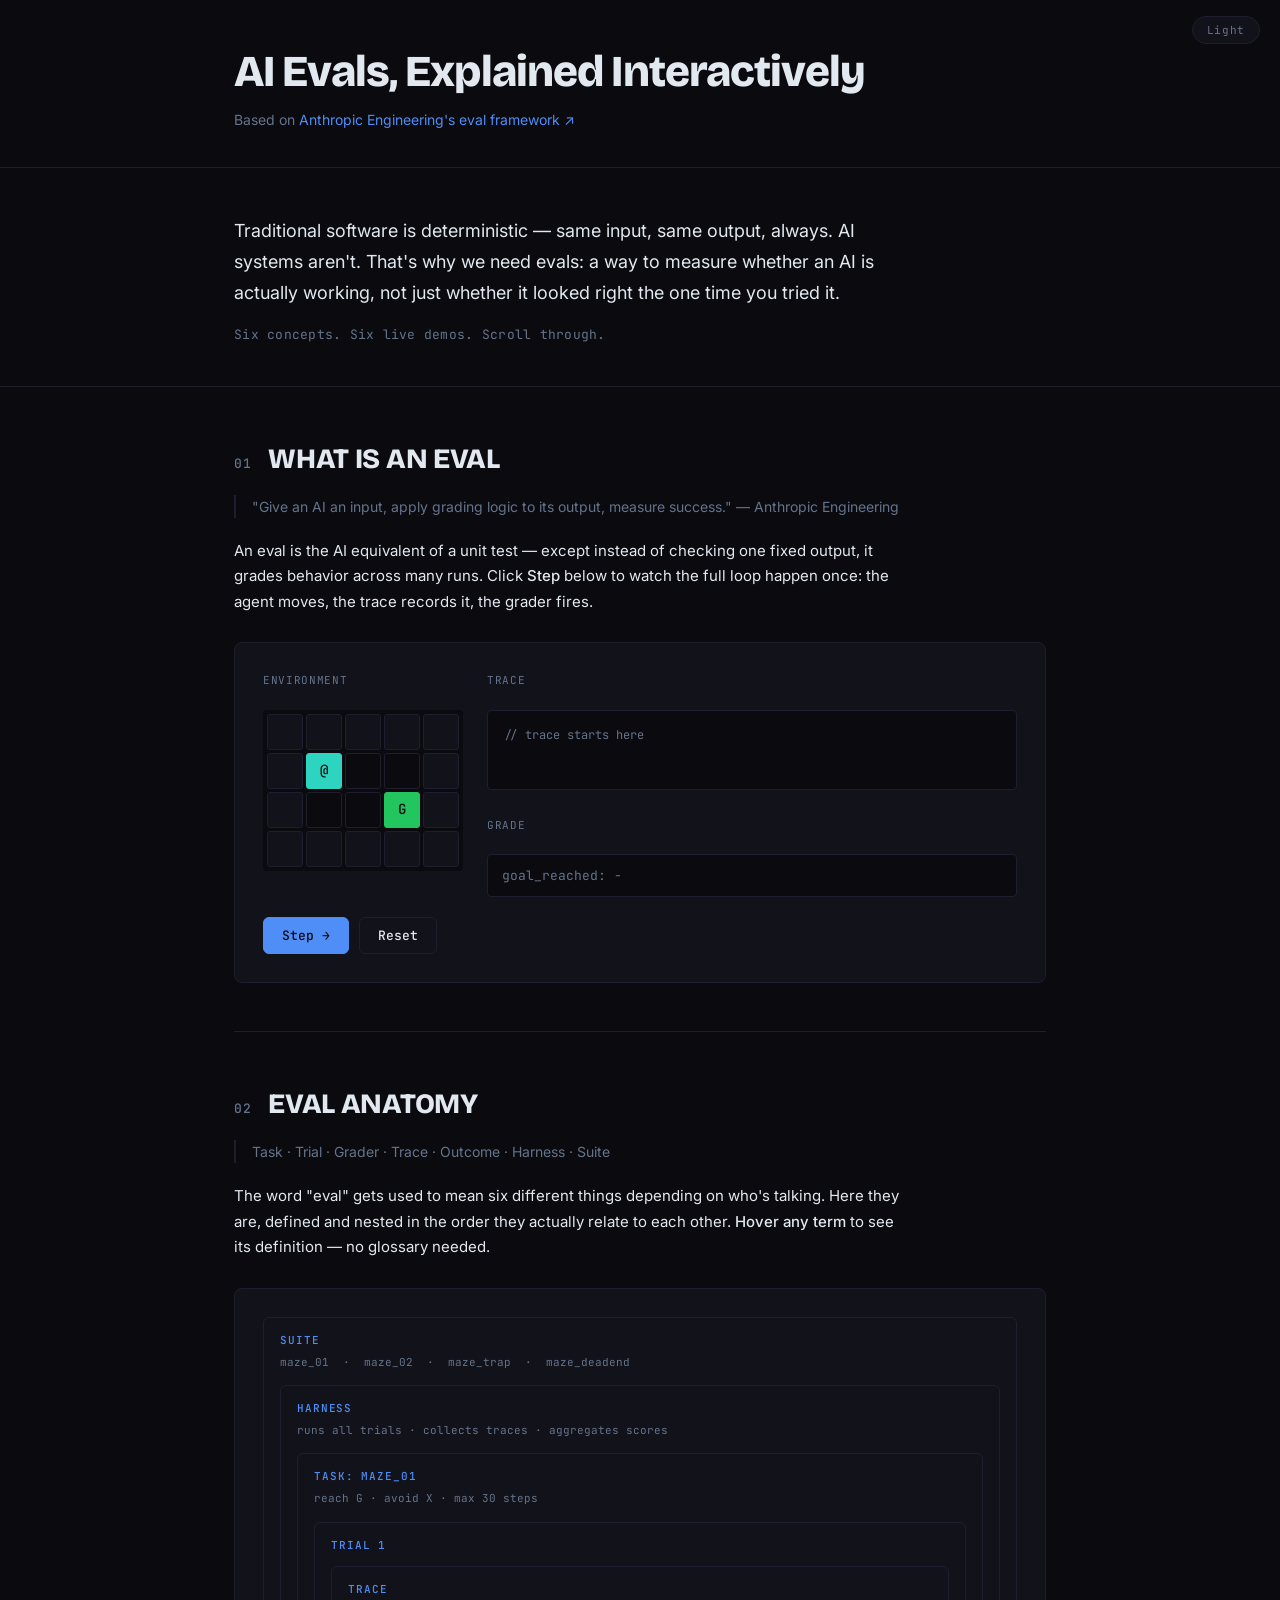
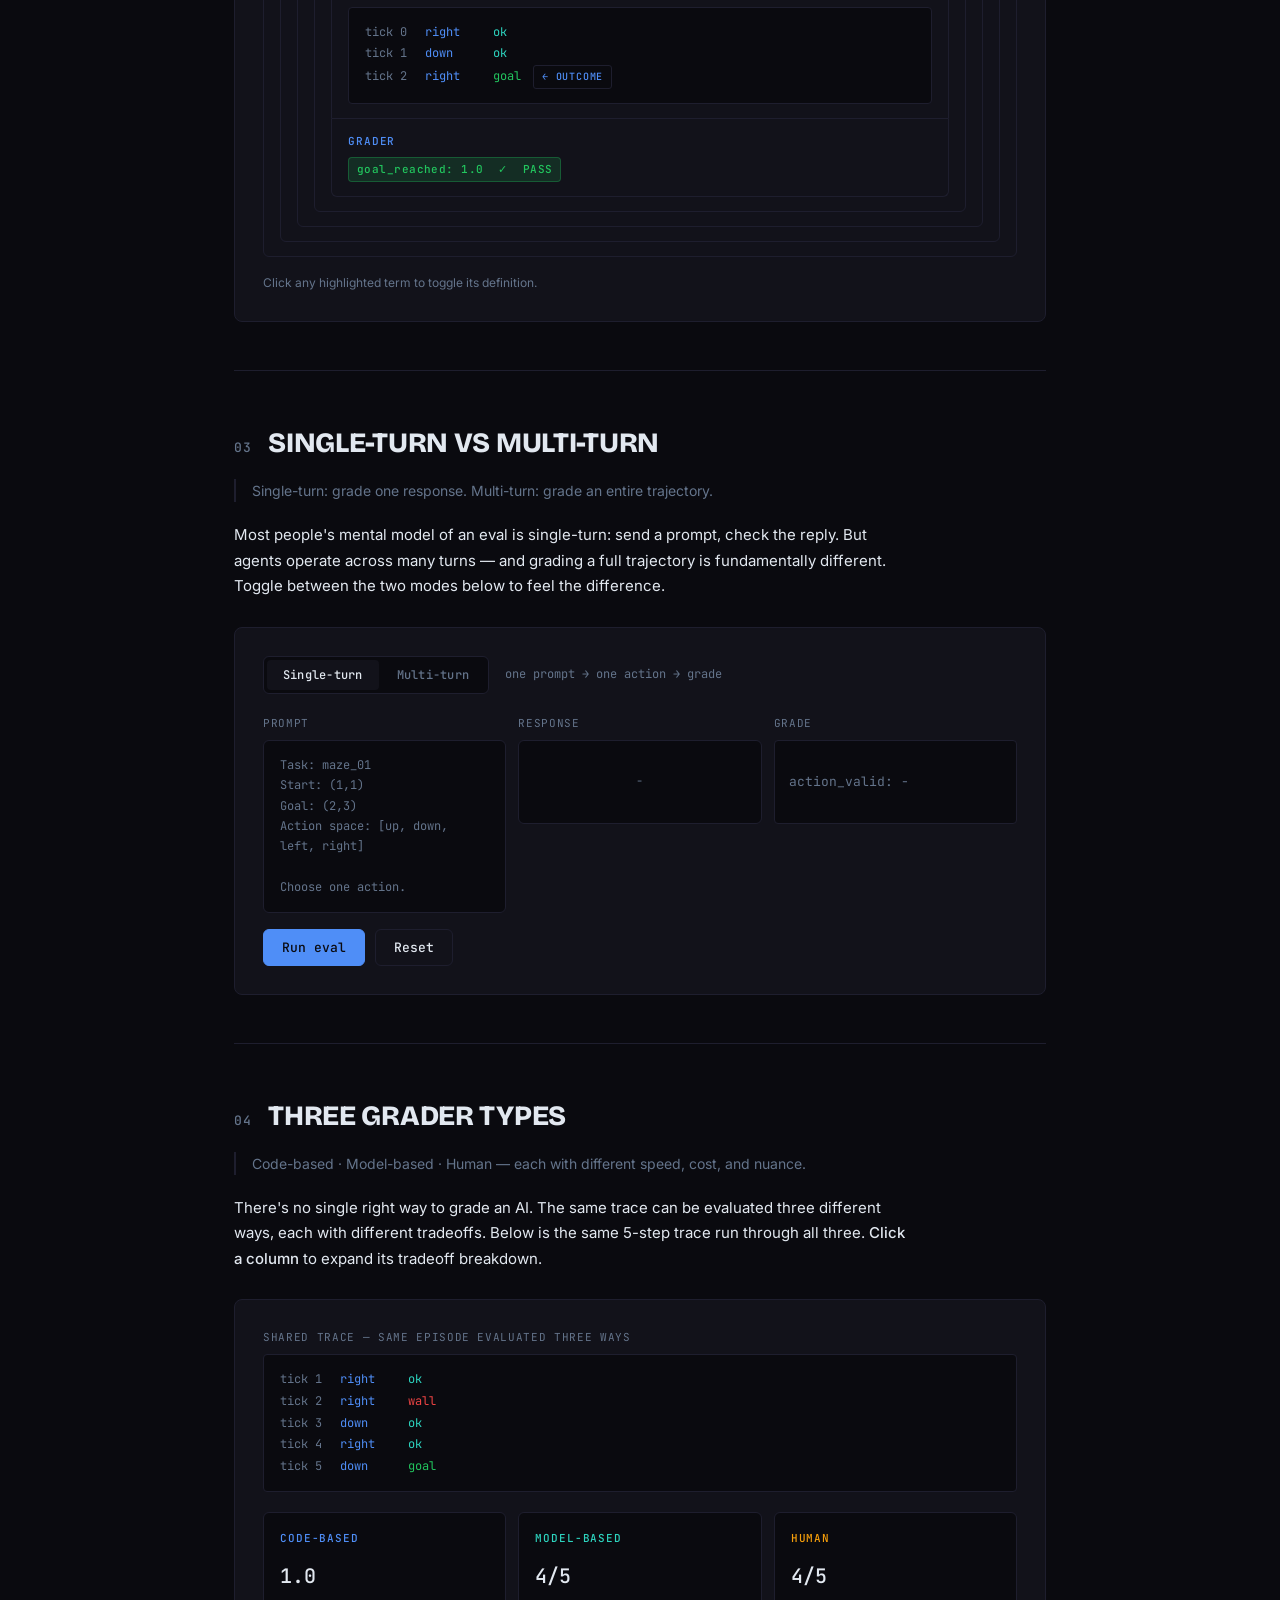
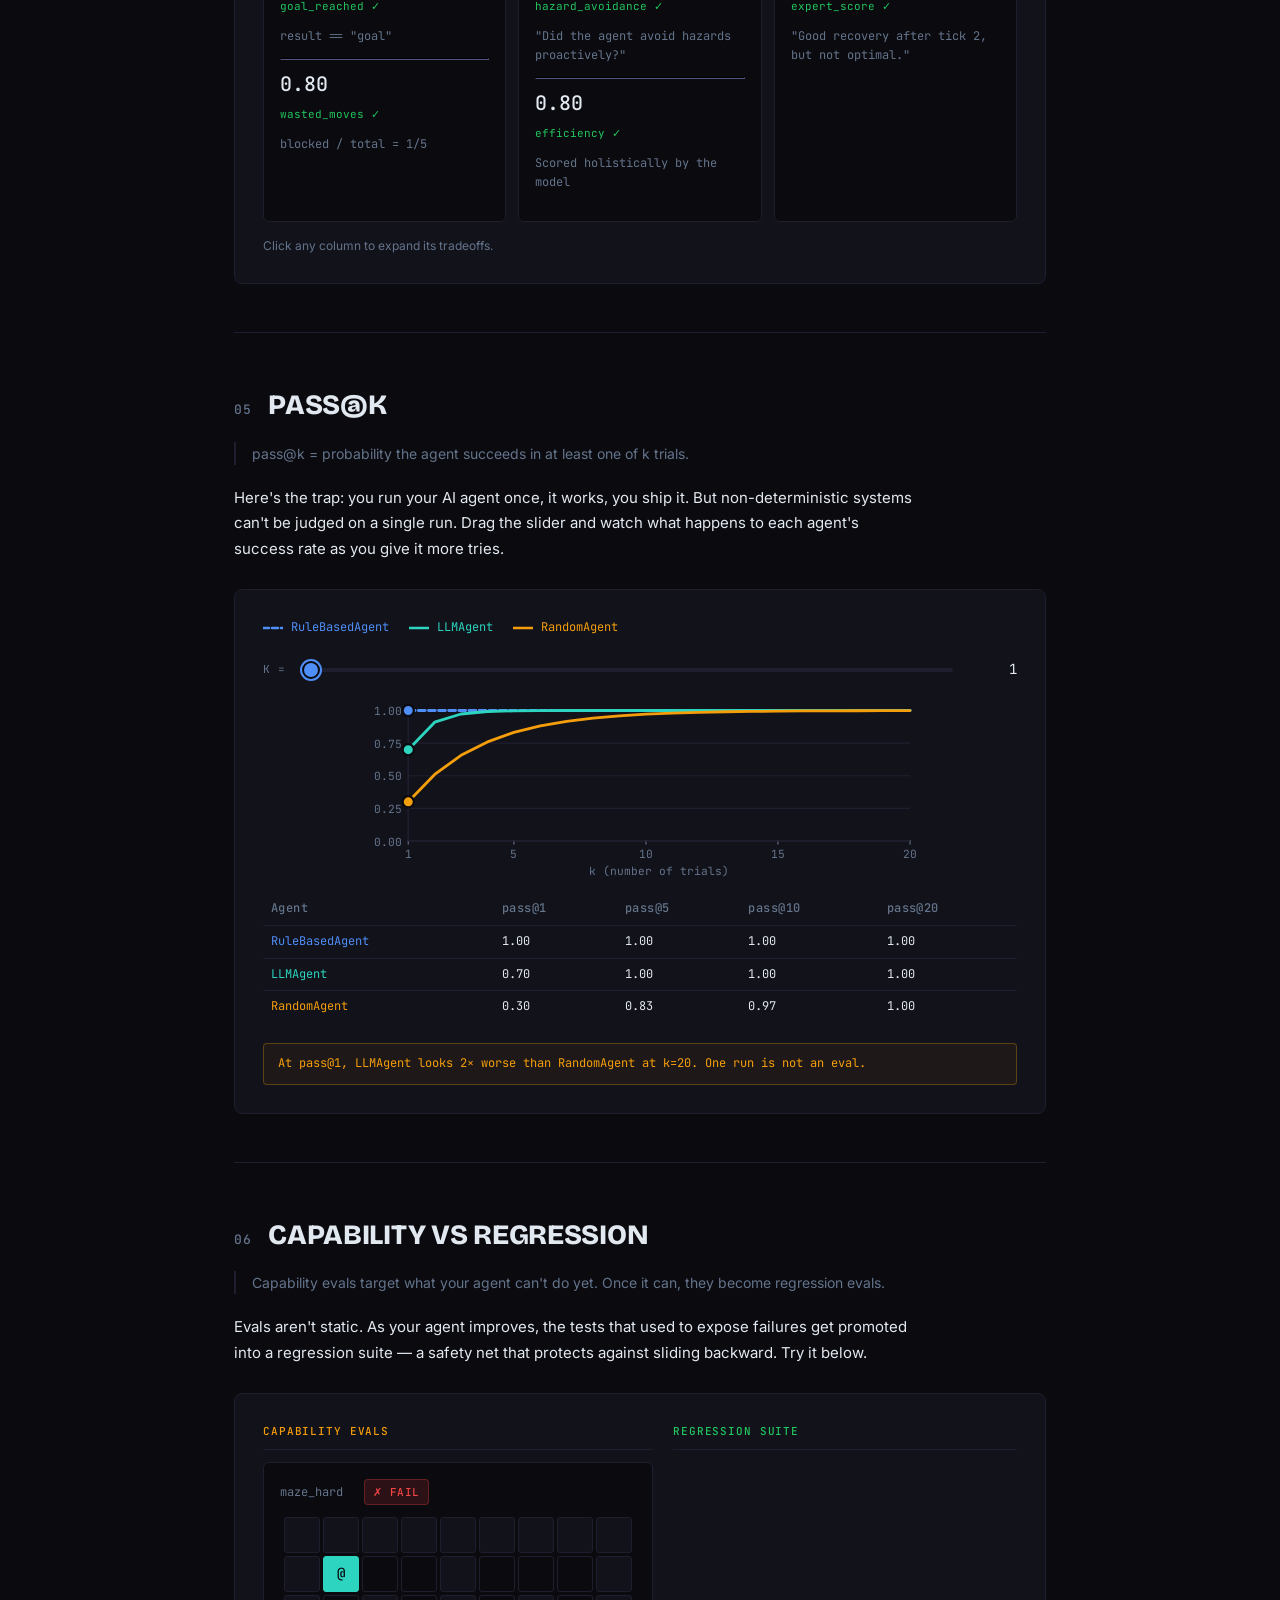
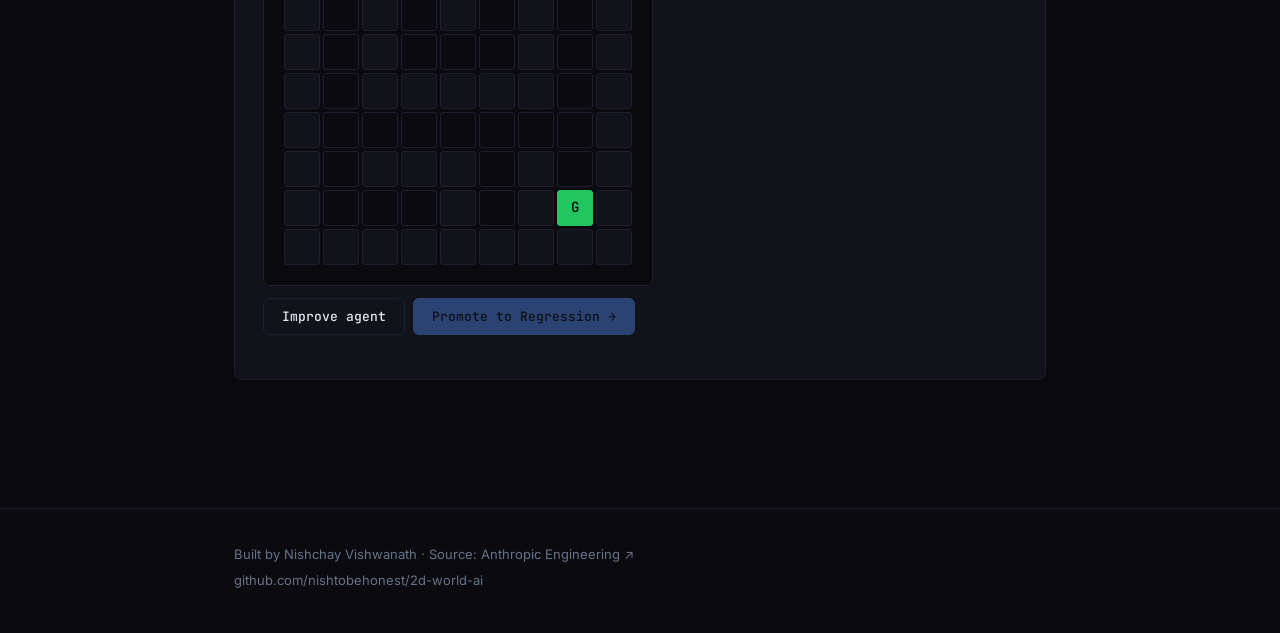
==== chapters/01-evals/index.html @ e9d2842b "Launch Primer: interactive AI explainer library Chapter 01 (AI Evals) fully built — 6 interactive co" ====
<!DOCTYPE html>
<html lang="en">
<head>
  <meta charset="UTF-8" />
  <meta name="viewport" content="width=device-width, initial-scale=1.0" />
  <title>AI Evals, Explained Interactively</title>
  <meta name="description" content="Six core concepts from Anthropic's eval framework, made tangible with live 2D grid world demos. No setup required." />

  <link rel="preconnect" href="https://fonts.googleapis.com" />
  <link rel="preconnect" href="https://fonts.gstatic.com" crossorigin />
  <link href="https://fonts.googleapis.com/css2?family=Bricolage+Grotesque:opsz,wght@12..96,400;12..96,800&family=Inter:wght@400;500&family=JetBrains+Mono:wght@400;500&display=swap" rel="stylesheet" />

  <link rel="stylesheet" href="style.css" />
</head>
<body>

  <button class="theme-toggle" id="theme-toggle">Light</button>

  <!-- ═══════════════════════════════════════════════
       HEADER
  ════════════════════════════════════════════════ -->
  <header class="site-header">
    <div class="container">
      <h1 class="site-title">AI Evals, Explained Interactively</h1>
      <p class="site-attribution">
        Based on
        <a href="https://www.anthropic.com/engineering/demystifying-evals-for-ai-agents" target="_blank" rel="noopener">
          Anthropic Engineering's eval framework ↗
        </a>
      </p>
    </div>
  </header>

  <!-- ═══════════════════════════════════════════════
       INTRO
  ════════════════════════════════════════════════ -->
  <section class="intro-section">
    <div class="container">
      <p class="intro-text">
        Traditional software is deterministic — same input, same output, always. AI systems aren't.
        That's why we need evals: a way to measure whether an AI is actually working, not just whether
        it looked right the one time you tried it.
      </p>
      <p class="intro-sub">
        Six concepts. Six live demos. Scroll through.
      </p>
    </div>
  </section>

  <!-- ═══════════════════════════════════════════════
       MAIN CONTENT
  ════════════════════════════════════════════════ -->
  <main class="main-content">
    <div class="container">

      <!-- ─── 01: What is an eval ─── -->
      <section class="concept-section" id="s01">
        <div class="section-header">
          <span class="section-number">01</span>
          <h2 class="section-title">What is an eval</h2>
        </div>
        <blockquote class="section-quote">
          "Give an AI an input, apply grading logic to its output, measure success." — Anthropic Engineering
        </blockquote>
        <p class="section-body">
          An eval is the AI equivalent of a unit test — except instead of checking one fixed output,
          it grades behavior across many runs. Click <strong>Step</strong> below to watch the full loop
          happen once: the agent moves, the trace records it, the grader fires.
        </p>
        <div class="component-card" id="component-01">
          <!-- injected by components.js -->
        </div>
      </section>

      <div class="section-divider"></div>

      <!-- ─── 02: Eval anatomy ─── -->
      <section class="concept-section" id="s02">
        <div class="section-header">
          <span class="section-number">02</span>
          <h2 class="section-title">Eval anatomy</h2>
        </div>
        <blockquote class="section-quote">
          Task · Trial · Grader · Trace · Outcome · Harness · Suite
        </blockquote>
        <p class="section-body">
          The word "eval" gets used to mean six different things depending on who's talking.
          Here they are, defined and nested in the order they actually relate to each other.
          <strong>Hover any term</strong> to see its definition — no glossary needed.
        </p>
        <div class="component-card" id="component-02">
          <!-- injected by components.js -->
        </div>
      </section>

      <div class="section-divider"></div>

      <!-- ─── 03: Single vs multi-turn ─── -->
      <section class="concept-section" id="s03">
        <div class="section-header">
          <span class="section-number">03</span>
          <h2 class="section-title">Single-turn vs multi-turn</h2>
        </div>
        <blockquote class="section-quote">
          Single-turn: grade one response. Multi-turn: grade an entire trajectory.
        </blockquote>
        <p class="section-body">
          Most people's mental model of an eval is single-turn: send a prompt, check the reply.
          But agents operate across many turns — and grading a full trajectory is fundamentally different.
          Toggle between the two modes below to feel the difference.
        </p>
        <div class="component-card" id="component-03">
          <!-- injected by components.js -->
        </div>
      </section>

      <div class="section-divider"></div>

      <!-- ─── 04: Three grader types ─── -->
      <section class="concept-section" id="s04">
        <div class="section-header">
          <span class="section-number">04</span>
          <h2 class="section-title">Three grader types</h2>
        </div>
        <blockquote class="section-quote">
          Code-based · Model-based · Human — each with different speed, cost, and nuance.
        </blockquote>
        <p class="section-body">
          There's no single right way to grade an AI. The same trace can be evaluated three different ways,
          each with different tradeoffs. Below is the same 5-step trace run through all three.
          <strong>Click a column</strong> to expand its tradeoff breakdown.
        </p>
        <div class="component-card" id="component-04">
          <!-- injected by components.js -->
        </div>
      </section>

      <div class="section-divider"></div>

      <!-- ─── 05: pass@k ─── -->
      <section class="concept-section" id="s05">
        <div class="section-header">
          <span class="section-number">05</span>
          <h2 class="section-title">pass@k</h2>
        </div>
        <blockquote class="section-quote">
          pass@k = probability the agent succeeds in at least one of k trials.
        </blockquote>
        <p class="section-body">
          Here's the trap: you run your AI agent once, it works, you ship it. But non-deterministic
          systems can't be judged on a single run. Drag the slider and watch what happens to each
          agent's success rate as you give it more tries.
        </p>
        <div class="component-card" id="component-05">
          <!-- injected by components.js -->
        </div>
      </section>

      <div class="section-divider"></div>

      <!-- ─── 06: Capability vs Regression ─── -->
      <section class="concept-section" id="s06">
        <div class="section-header">
          <span class="section-number">06</span>
          <h2 class="section-title">Capability vs regression</h2>
        </div>
        <blockquote class="section-quote">
          Capability evals target what your agent can't do yet. Once it can, they become regression evals.
        </blockquote>
        <p class="section-body">
          Evals aren't static. As your agent improves, the tests that used to expose failures get
          promoted into a regression suite — a safety net that protects against sliding backward.
          Try it below.
        </p>
        <div class="component-card" id="component-06">
          <!-- injected by components.js -->
        </div>
      </section>

    </div>
  </main>

  <!-- ═══════════════════════════════════════════════
       FOOTER
  ════════════════════════════════════════════════ -->
  <footer class="site-footer">
    <div class="container">
      <p>
        Built by
        <a href="https://nishchay.me" target="_blank" rel="noopener">Nishchay Vishwanath</a>
        ·
        Source:
        <a href="https://www.anthropic.com/engineering/demystifying-evals-for-ai-agents" target="_blank" rel="noopener">
          Anthropic Engineering ↗
        </a>
      </p>
      <p>
        <a href="https://github.com/nishtobehonest/2d-world-ai" target="_blank" rel="noopener">
          github.com/nishtobehonest/2d-world-ai
        </a>
      </p>
    </div>
  </footer>

  <script src="world.js"></script>
  <script src="components.js"></script>
  <script>
    (function () {
      const btn = document.getElementById('theme-toggle');
      const apply = function (light) {
        document.documentElement.dataset.theme = light ? 'light' : '';
        btn.textContent = light ? 'Dark' : 'Light';
      };
      apply(localStorage.getItem('nish-theme') === 'light');
      btn.addEventListener('click', function () {
        const goLight = document.documentElement.dataset.theme !== 'light';
        apply(goLight);
        localStorage.setItem('nish-theme', goLight ? 'light' : 'dark');
      });
    })();
  </script>
</body>
</html>
---- chapters/01-evals/style.css ----
/* ═══════════════════════════════════════════════════════════
   Design tokens — nishtobehonest / plan-03
═══════════════════════════════════════════════════════════ */
:root {
  --bg:      #0A0A0F;
  --surface: #12121A;
  --border:  #1E1E2E;
  --text:    #E2E8F0;
  --muted:   #64748B;
  --blue:    #4F8EF7;
  --teal:    #2DD4BF;
  --amber:   #F59E0B;
  --green:   #22C55E;
  --red:     #EF4444;

  --radius:  8px;
  --gap:     3px;
  --cell:    36px;

  --font-display: 'Bricolage Grotesque', sans-serif;
  --font-mono:    'JetBrains Mono', monospace;
  --font-body:    'Inter', sans-serif;

  --max-w: 860px;
}

/* ═══════════════════════════════════════════════════════════
   Light theme override
═══════════════════════════════════════════════════════════ */
[data-theme="light"] {
  --bg:      #F8FAFC;
  --surface: #FFFFFF;
  --border:  #E2E8F0;
  --text:    #0F172A;
  --muted:   #64748B;
  --blue:    #2563EB;
  --teal:    #0D9488;
  --amber:   #D97706;
  --green:   #16A34A;
  --red:     #DC2626;
}

/* ═══════════════════════════════════════════════════════════
   Reset + base
═══════════════════════════════════════════════════════════ */
*, *::before, *::after {
  box-sizing: border-box;
  margin: 0;
  padding: 0;
}

html {
  scroll-behavior: smooth;
}

body {
  background: var(--bg);
  color: var(--text);
  font-family: var(--font-body);
  font-size: 16px;
  line-height: 1.65;
  -webkit-font-smoothing: antialiased;
  transition: background 0.2s ease, color 0.2s ease;
}

a {
  color: var(--blue);
  text-decoration: none;
  transition: opacity 0.15s;
}
a:hover {
  opacity: 0.8;
}

/* ═══════════════════════════════════════════════════════════
   Layout
═══════════════════════════════════════════════════════════ */
.container {
  width: 100%;
  max-width: var(--max-w);
  margin: 0 auto;
  padding: 0 24px;
}

/* ═══════════════════════════════════════════════════════════
   Header
═══════════════════════════════════════════════════════════ */
.site-header {
  border-bottom: 1px solid var(--border);
  padding: 48px 0 36px;
}

.site-title {
  font-family: var(--font-display);
  font-weight: 800;
  font-size: clamp(28px, 5vw, 44px);
  line-height: 1.1;
  letter-spacing: -0.02em;
  color: var(--text);
  margin-bottom: 12px;
}

.site-attribution {
  font-family: var(--font-body);
  font-size: 14px;
  color: var(--muted);
}

/* ═══════════════════════════════════════════════════════════
   Intro
═══════════════════════════════════════════════════════════ */
.intro-section {
  padding: 48px 0 40px;
  border-bottom: 1px solid var(--border);
}

.intro-text {
  font-size: 18px;
  line-height: 1.7;
  color: var(--text);
  max-width: 680px;
  margin-bottom: 16px;
}

.intro-sub {
  font-family: var(--font-mono);
  font-size: 13px;
  color: var(--muted);
  letter-spacing: 0.02em;
}

/* ═══════════════════════════════════════════════════════════
   Main content
═══════════════════════════════════════════════════════════ */
.main-content {
  padding: 0 0 80px;
}

/* ═══════════════════════════════════════════════════════════
   Concept sections
═══════════════════════════════════════════════════════════ */
.concept-section {
  padding: 56px 0 48px;
}

.section-header {
  display: flex;
  align-items: baseline;
  gap: 16px;
  margin-bottom: 20px;
}

.section-number {
  font-family: var(--font-mono);
  font-size: 13px;
  font-weight: 500;
  color: var(--muted);
  letter-spacing: 0.08em;
  flex-shrink: 0;
}

.section-title {
  font-family: var(--font-display);
  font-weight: 800;
  font-size: clamp(20px, 3vw, 28px);
  letter-spacing: -0.01em;
  line-height: 1.15;
  color: var(--text);
  text-transform: uppercase;
}

.section-quote {
  font-family: var(--font-body);
  font-size: 14px;
  color: var(--muted);
  border-left: 2px solid var(--border);
  padding-left: 16px;
  margin-bottom: 20px;
  font-style: normal;
}

.section-body {
  font-size: 15px;
  line-height: 1.7;
  color: var(--text);
  max-width: 680px;
  margin-bottom: 28px;
}

.section-body strong {
  color: var(--text);
  font-weight: 500;
}

.section-divider {
  height: 1px;
  background: var(--border);
}

/* ═══════════════════════════════════════════════════════════
   Component cards
═══════════════════════════════════════════════════════════ */
.component-card {
  background: var(--surface);
  border: 1px solid var(--border);
  border-radius: var(--radius);
  padding: 28px;
  overflow: hidden;
}

/* ═══════════════════════════════════════════════════════════
   Grid world — CSS Grid tile renderer
═══════════════════════════════════════════════════════════ */
.grid-world {
  display: inline-grid;
  gap: var(--gap);
  background: var(--bg);
  padding: 4px;
  border-radius: 4px;
}

.grid-cell {
  width: var(--cell);
  height: var(--cell);
  border-radius: 3px;
  display: flex;
  align-items: center;
  justify-content: center;
  font-family: var(--font-mono);
  font-size: 14px;
  font-weight: 500;
  border: 1px solid var(--border);
  transition: background-color 0.12s ease, border-color 0.12s ease;
  user-select: none;
}

.grid-cell.wall {
  background: var(--surface);
  border-color: var(--border);
  color: var(--muted);
}

.grid-cell.empty {
  background: transparent;
  border-color: var(--border);
}

.grid-cell.agent {
  background: var(--teal);
  border-color: var(--teal);
  color: var(--bg);
  font-weight: 500;
}

.grid-cell.goal {
  background: var(--green);
  border-color: var(--green);
  color: var(--bg);
}

.grid-cell.hazard {
  background: var(--red);
  border-color: var(--red);
  color: #fff;
}

/* Flash animations */
.grid-cell.flash-success {
  animation: flash-green 0.4s ease;
}

.grid-cell.flash-fail {
  animation: flash-red 0.4s ease;
}

@keyframes flash-green {
  0%   { background: var(--green); }
  100% { background: transparent; }
}

@keyframes flash-red {
  0%   { background: var(--red); }
  100% { background: transparent; }
}

/* ═══════════════════════════════════════════════════════════
   Trace panel
═══════════════════════════════════════════════════════════ */
.trace-panel {
  background: var(--bg);
  border: 1px solid var(--border);
  border-radius: 4px;
  padding: 14px 16px;
  font-family: var(--font-mono);
  font-size: 12px;
  line-height: 1.8;
  color: var(--muted);
  min-height: 80px;
  max-height: 200px;
  overflow-y: auto;
}

.trace-row {
  display: flex;
  gap: 12px;
  color: var(--text);
  opacity: 0;
  animation: fade-in 0.25s ease forwards;
}

.trace-row .tick  { color: var(--muted); min-width: 48px; }
.trace-row .action { color: var(--blue); min-width: 56px; }
.trace-row .result { color: var(--teal); }
.trace-row .result.goal { color: var(--green); }
.trace-row .result.fail { color: var(--red); }

@keyframes fade-in {
  from { opacity: 0; transform: translateY(4px); }
  to   { opacity: 1; transform: translateY(0); }
}

/* ═══════════════════════════════════════════════════════════
   Grade display
═══════════════════════════════════════════════════════════ */
.grade-display {
  font-family: var(--font-mono);
  font-size: 13px;
  color: var(--muted);
  padding: 10px 14px;
  border: 1px solid var(--border);
  border-radius: 4px;
  background: var(--bg);
  transition: all 0.25s ease;
}

.grade-display.pass {
  border-color: var(--green);
  color: var(--green);
}

.grade-display.fail {
  border-color: var(--red);
  color: var(--red);
}

.grade-display.pending {
  color: var(--muted);
  border-color: var(--border);
}

/* ═══════════════════════════════════════════════════════════
   Buttons
═══════════════════════════════════════════════════════════ */
.btn {
  display: inline-flex;
  align-items: center;
  gap: 8px;
  padding: 9px 18px;
  border-radius: 6px;
  font-family: var(--font-mono);
  font-size: 13px;
  font-weight: 500;
  cursor: pointer;
  border: 1px solid transparent;
  transition: all 0.15s ease;
  user-select: none;
  white-space: nowrap;
}

.btn-primary {
  background: var(--blue);
  color: var(--bg);
  border-color: var(--blue);
}
.btn-primary:hover:not(:disabled) {
  background: #6FA2F9;
  border-color: #6FA2F9;
}

.btn-secondary {
  background: transparent;
  color: var(--text);
  border-color: var(--border);
}
.btn-secondary:hover:not(:disabled) {
  border-color: var(--muted);
  background: rgba(255,255,255,0.04);
}

.btn-ghost {
  background: transparent;
  color: var(--muted);
  border-color: transparent;
  padding: 9px 12px;
}
.btn-ghost:hover:not(:disabled) {
  color: var(--text);
  background: rgba(255,255,255,0.04);
}

.btn:disabled {
  opacity: 0.4;
  cursor: not-allowed;
}

/* ═══════════════════════════════════════════════════════════
   Toggle buttons
═══════════════════════════════════════════════════════════ */
.toggle-group {
  display: inline-flex;
  background: var(--bg);
  border: 1px solid var(--border);
  border-radius: 6px;
  padding: 3px;
  gap: 2px;
}

.toggle-btn {
  padding: 7px 16px;
  border-radius: 4px;
  font-family: var(--font-mono);
  font-size: 12px;
  font-weight: 500;
  cursor: pointer;
  border: none;
  background: transparent;
  color: var(--muted);
  transition: all 0.15s ease;
  letter-spacing: 0.02em;
}

.toggle-btn.active {
  background: var(--surface);
  color: var(--text);
}

.toggle-btn:hover:not(.active) {
  color: var(--text);
}

/* ═══════════════════════════════════════════════════════════
   Badges
═══════════════════════════════════════════════════════════ */
.badge {
  display: inline-flex;
  align-items: center;
  gap: 5px;
  padding: 3px 8px;
  border-radius: 4px;
  font-family: var(--font-mono);
  font-size: 11px;
  font-weight: 500;
  letter-spacing: 0.04em;
}

.badge-pass {
  background: rgba(34, 197, 94, 0.15);
  color: var(--green);
  border: 1px solid rgba(34, 197, 94, 0.3);
}

.badge-fail {
  background: rgba(239, 68, 68, 0.15);
  color: var(--red);
  border: 1px solid rgba(239, 68, 68, 0.3);
}

.badge-pending {
  background: rgba(100, 116, 139, 0.15);
  color: var(--muted);
  border: 1px solid var(--border);
}

.badge-locked {
  background: rgba(34, 197, 94, 0.1);
  color: var(--green);
  border: 1px solid rgba(34, 197, 94, 0.2);
}

/* ═══════════════════════════════════════════════════════════
   Labels / metadata chips
═══════════════════════════════════════════════════════════ */
.label {
  font-family: var(--font-mono);
  font-size: 11px;
  color: var(--muted);
  letter-spacing: 0.06em;
  text-transform: uppercase;
  margin-bottom: 8px;
  display: block;
}

/* ═══════════════════════════════════════════════════════════
   Anatomy diagram (section 02)
═══════════════════════════════════════════════════════════ */
.anatomy-diagram {
  font-family: var(--font-mono);
  font-size: 12px;
  line-height: 1.6;
  position: relative;
}

.anatomy-layer {
  border: 1px solid var(--border);
  border-radius: 6px;
  padding: 14px 16px;
  margin-bottom: 0;
  transition: border-color 0.2s ease, background 0.2s ease;
  cursor: pointer;
  position: relative;
}

.anatomy-layer + .anatomy-layer {
  margin-top: 0;
  border-top: none;
  border-radius: 0;
}

.anatomy-layer:first-child {
  border-radius: 6px 6px 0 0;
}

.anatomy-layer:last-child {
  border-radius: 0 0 6px 6px;
}

.anatomy-layer:only-child {
  border-radius: 6px;
}

.anatomy-layer:hover,
.anatomy-layer.highlighted {
  border-color: var(--blue);
  background: rgba(79, 142, 247, 0.06);
  z-index: 1;
}

.anatomy-term {
  font-weight: 500;
  color: var(--blue);
  font-size: 11px;
  text-transform: uppercase;
  letter-spacing: 0.08em;
  display: block;
  margin-bottom: 4px;
}

.anatomy-content {
  color: var(--muted);
  font-size: 12px;
}

.anatomy-definition {
  display: none;
  color: var(--text);
  font-size: 12px;
  margin-top: 6px;
  padding-top: 6px;
  border-top: 1px solid var(--border);
  font-family: var(--font-body);
  line-height: 1.5;
}

.anatomy-layer.highlighted .anatomy-definition {
  display: block;
}

/* ═══════════════════════════════════════════════════════════
   Grader columns (section 04)
═══════════════════════════════════════════════════════════ */
.grader-cols {
  display: grid;
  grid-template-columns: repeat(3, 1fr);
  gap: 12px;
}

@media (max-width: 600px) {
  .grader-cols {
    grid-template-columns: 1fr;
  }
}

.grader-col {
  background: var(--bg);
  border: 1px solid var(--border);
  border-radius: 6px;
  padding: 16px;
  cursor: pointer;
  transition: border-color 0.2s ease, background 0.2s ease;
}

.grader-col:hover,
.grader-col.expanded {
  border-color: var(--blue);
  background: rgba(79, 142, 247, 0.04);
}

.grader-col-title {
  font-family: var(--font-mono);
  font-size: 11px;
  font-weight: 500;
  letter-spacing: 0.08em;
  text-transform: uppercase;
  color: var(--muted);
  margin-bottom: 12px;
}

.grader-score {
  font-family: var(--font-mono);
  font-size: 20px;
  font-weight: 500;
  color: var(--text);
  margin-bottom: 4px;
}

.grader-label {
  font-family: var(--font-mono);
  font-size: 11px;
  color: var(--green);
  margin-bottom: 12px;
}

.grader-verdict {
  font-family: var(--font-mono);
  font-size: 12px;
  color: var(--muted);
  line-height: 1.6;
  margin-bottom: 12px;
}

.grader-tradeoffs {
  display: none;
  border-top: 1px solid var(--border);
  padding-top: 12px;
  margin-top: 4px;
}

.grader-col.expanded .grader-tradeoffs {
  display: block;
}

.tradeoff-item {
  font-family: var(--font-body);
  font-size: 12px;
  color: var(--text);
  line-height: 1.5;
  padding: 3px 0;
}

.tradeoff-pro  { color: var(--green); }
.tradeoff-con  { color: var(--amber); }

/* ═══════════════════════════════════════════════════════════
   pass@k chart (section 05)
═══════════════════════════════════════════════════════════ */
.passk-layout {
  display: grid;
  grid-template-rows: auto 1fr auto;
  gap: 16px;
}

.passk-slider-row {
  display: flex;
  align-items: center;
  gap: 16px;
}

.passk-slider {
  -webkit-appearance: none;
  appearance: none;
  width: 100%;
  height: 4px;
  border-radius: 2px;
  background: var(--border);
  outline: none;
  cursor: pointer;
}

.passk-slider::-webkit-slider-thumb {
  -webkit-appearance: none;
  appearance: none;
  width: 18px;
  height: 18px;
  border-radius: 50%;
  background: var(--blue);
  cursor: pointer;
  border: 2px solid var(--bg);
  box-shadow: 0 0 0 2px var(--blue);
}

.passk-slider::-moz-range-thumb {
  width: 18px;
  height: 18px;
  border-radius: 50%;
  background: var(--blue);
  cursor: pointer;
  border: 2px solid var(--bg);
}

.passk-k-label {
  font-family: var(--font-mono);
  font-size: 14px;
  color: var(--text);
  white-space: nowrap;
  min-width: 48px;
  text-align: right;
}

.passk-chart {
  width: 100%;
  height: 180px;
  position: relative;
}

.passk-chart svg {
  width: 100%;
  height: 100%;
  overflow: visible;
}

.passk-table {
  width: 100%;
  border-collapse: collapse;
  font-family: var(--font-mono);
  font-size: 12px;
}

.passk-table th {
  color: var(--muted);
  font-weight: 500;
  text-align: left;
  padding: 6px 8px;
  border-bottom: 1px solid var(--border);
  letter-spacing: 0.04em;
}

.passk-table td {
  padding: 6px 8px;
  border-bottom: 1px solid var(--border);
  color: var(--text);
}

.passk-table tr:last-child td {
  border-bottom: none;
}

.passk-callout {
  font-family: var(--font-mono);
  font-size: 12px;
  color: var(--amber);
  padding: 10px 14px;
  border: 1px solid rgba(245, 158, 11, 0.3);
  border-radius: 4px;
  background: rgba(245, 158, 11, 0.05);
  margin-top: 4px;
}

/* ═══════════════════════════════════════════════════════════
   Capability vs regression (section 06)
═══════════════════════════════════════════════════════════ */
.cap-reg-layout {
  display: grid;
  grid-template-columns: 1fr 1fr;
  gap: 20px;
}

@media (max-width: 540px) {
  .cap-reg-layout {
    grid-template-columns: 1fr;
  }
}

.col-header {
  font-family: var(--font-mono);
  font-size: 11px;
  font-weight: 500;
  text-transform: uppercase;
  letter-spacing: 0.08em;
  color: var(--muted);
  margin-bottom: 12px;
  padding-bottom: 8px;
  border-bottom: 1px solid var(--border);
}

.col-header.capability { color: var(--amber); }
.col-header.regression { color: var(--green); }

.maze-card {
  border: 1px solid var(--border);
  border-radius: 6px;
  padding: 16px;
  background: var(--bg);
  transition: all 0.3s ease;
}

.maze-card.promoted {
  border-color: var(--green);
  background: rgba(34, 197, 94, 0.05);
}

.maze-card-title {
  font-family: var(--font-mono);
  font-size: 12px;
  color: var(--muted);
  margin-bottom: 12px;
}

.maze-card-grid {
  margin-bottom: 12px;
}

.maze-card-actions {
  display: flex;
  gap: 8px;
  flex-wrap: wrap;
}

.regression-slot {
  border: 1px dashed var(--border);
  border-radius: 6px;
  padding: 24px 16px;
  text-align: center;
  font-family: var(--font-mono);
  font-size: 12px;
  color: var(--muted);
  min-height: 120px;
  display: flex;
  align-items: center;
  justify-content: center;
  transition: all 0.3s ease;
}

.regression-slot.has-card {
  border-style: solid;
  border-color: var(--green);
  padding: 16px;
  align-items: flex-start;
  justify-content: flex-start;
  flex-direction: column;
  gap: 8px;
}

.lock-note {
  font-family: var(--font-mono);
  font-size: 11px;
  color: var(--green);
  display: flex;
  align-items: center;
  gap: 6px;
}

/* ═══════════════════════════════════════════════════════════
   Component layout helpers
═══════════════════════════════════════════════════════════ */
.row {
  display: flex;
  align-items: flex-start;
  gap: 20px;
  flex-wrap: wrap;
}

.col {
  display: flex;
  flex-direction: column;
  gap: 12px;
}

.spacer { flex: 1; }

/* ═══════════════════════════════════════════════════════════
   Theme toggle
═══════════════════════════════════════════════════════════ */
.theme-toggle {
  position: fixed;
  top: 16px;
  right: 20px;
  z-index: 200;
  padding: 6px 14px;
  border-radius: 999px;
  border: 1px solid var(--border);
  background: var(--surface);
  color: var(--muted);
  font-family: var(--font-mono);
  font-size: 11px;
  letter-spacing: 0.06em;
  cursor: pointer;
  transition: color 0.15s ease, border-color 0.15s ease, background 0.2s ease;
}
.theme-toggle:hover {
  color: var(--text);
  border-color: var(--muted);
}

/* ═══════════════════════════════════════════════════════════
   Footer
═══════════════════════════════════════════════════════════ */
.site-footer {
  border-top: 1px solid var(--border);
  padding: 32px 0 40px;
  font-size: 13px;
  color: var(--muted);
  line-height: 2;
}

.site-footer a {
  color: var(--muted);
}

.site-footer a:hover {
  color: var(--text);
}

/* ═══════════════════════════════════════════════════════════
   Scrollbar
═══════════════════════════════════════════════════════════ */
::-webkit-scrollbar { width: 6px; height: 6px; }
::-webkit-scrollbar-track { background: var(--bg); }
::-webkit-scrollbar-thumb { background: var(--border); border-radius: 3px; }
::-webkit-scrollbar-thumb:hover { background: var(--muted); }

/* ═══════════════════════════════════════════════════════════
   Utility
═══════════════════════════════════════════════════════════ */
.mono { font-family: var(--font-mono); }
.muted { color: var(--muted); }
.text-green { color: var(--green); }
.text-red   { color: var(--red); }
.text-blue  { color: var(--blue); }
.text-amber { color: var(--amber); }
.text-teal  { color: var(--teal); }

.sr-only {
  position: absolute;
  width: 1px;
  height: 1px;
  padding: 0;
  overflow: hidden;
  clip: rect(0, 0, 0, 0);
  white-space: nowrap;
  border: 0;
}
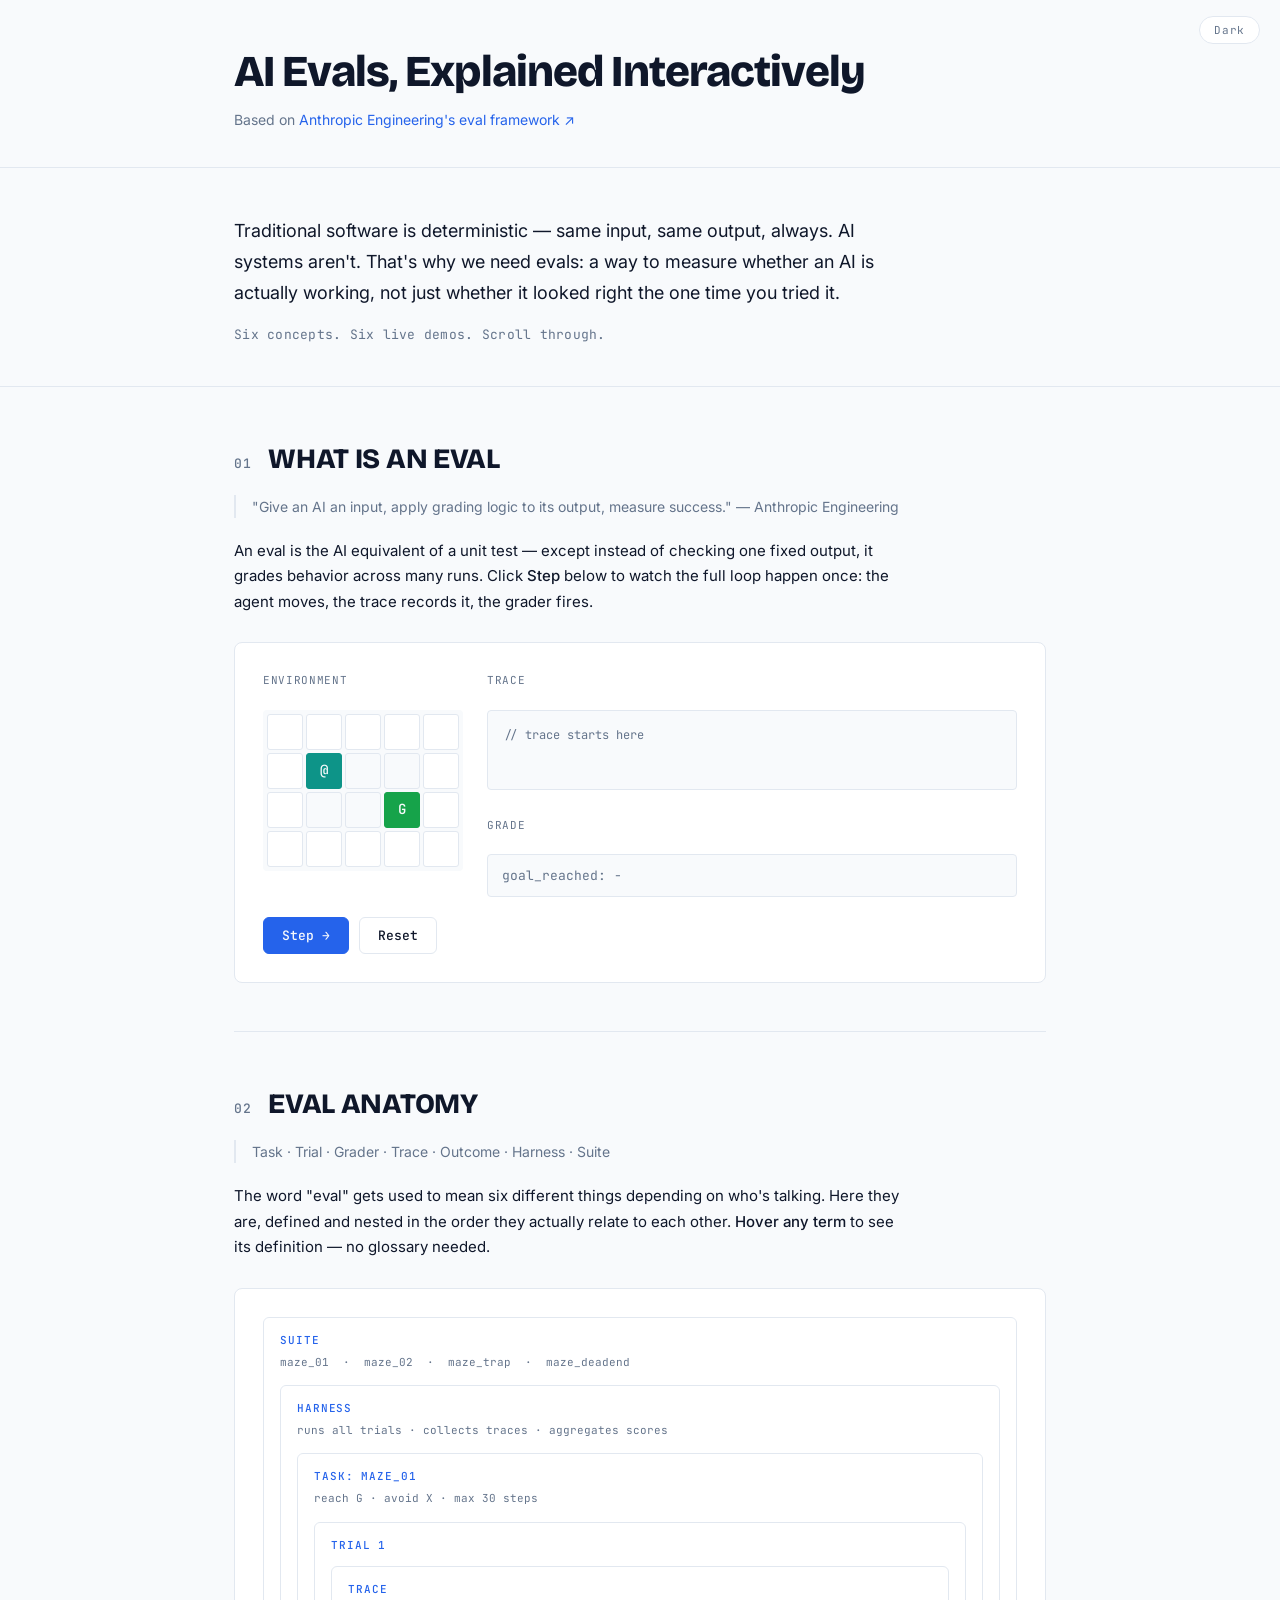
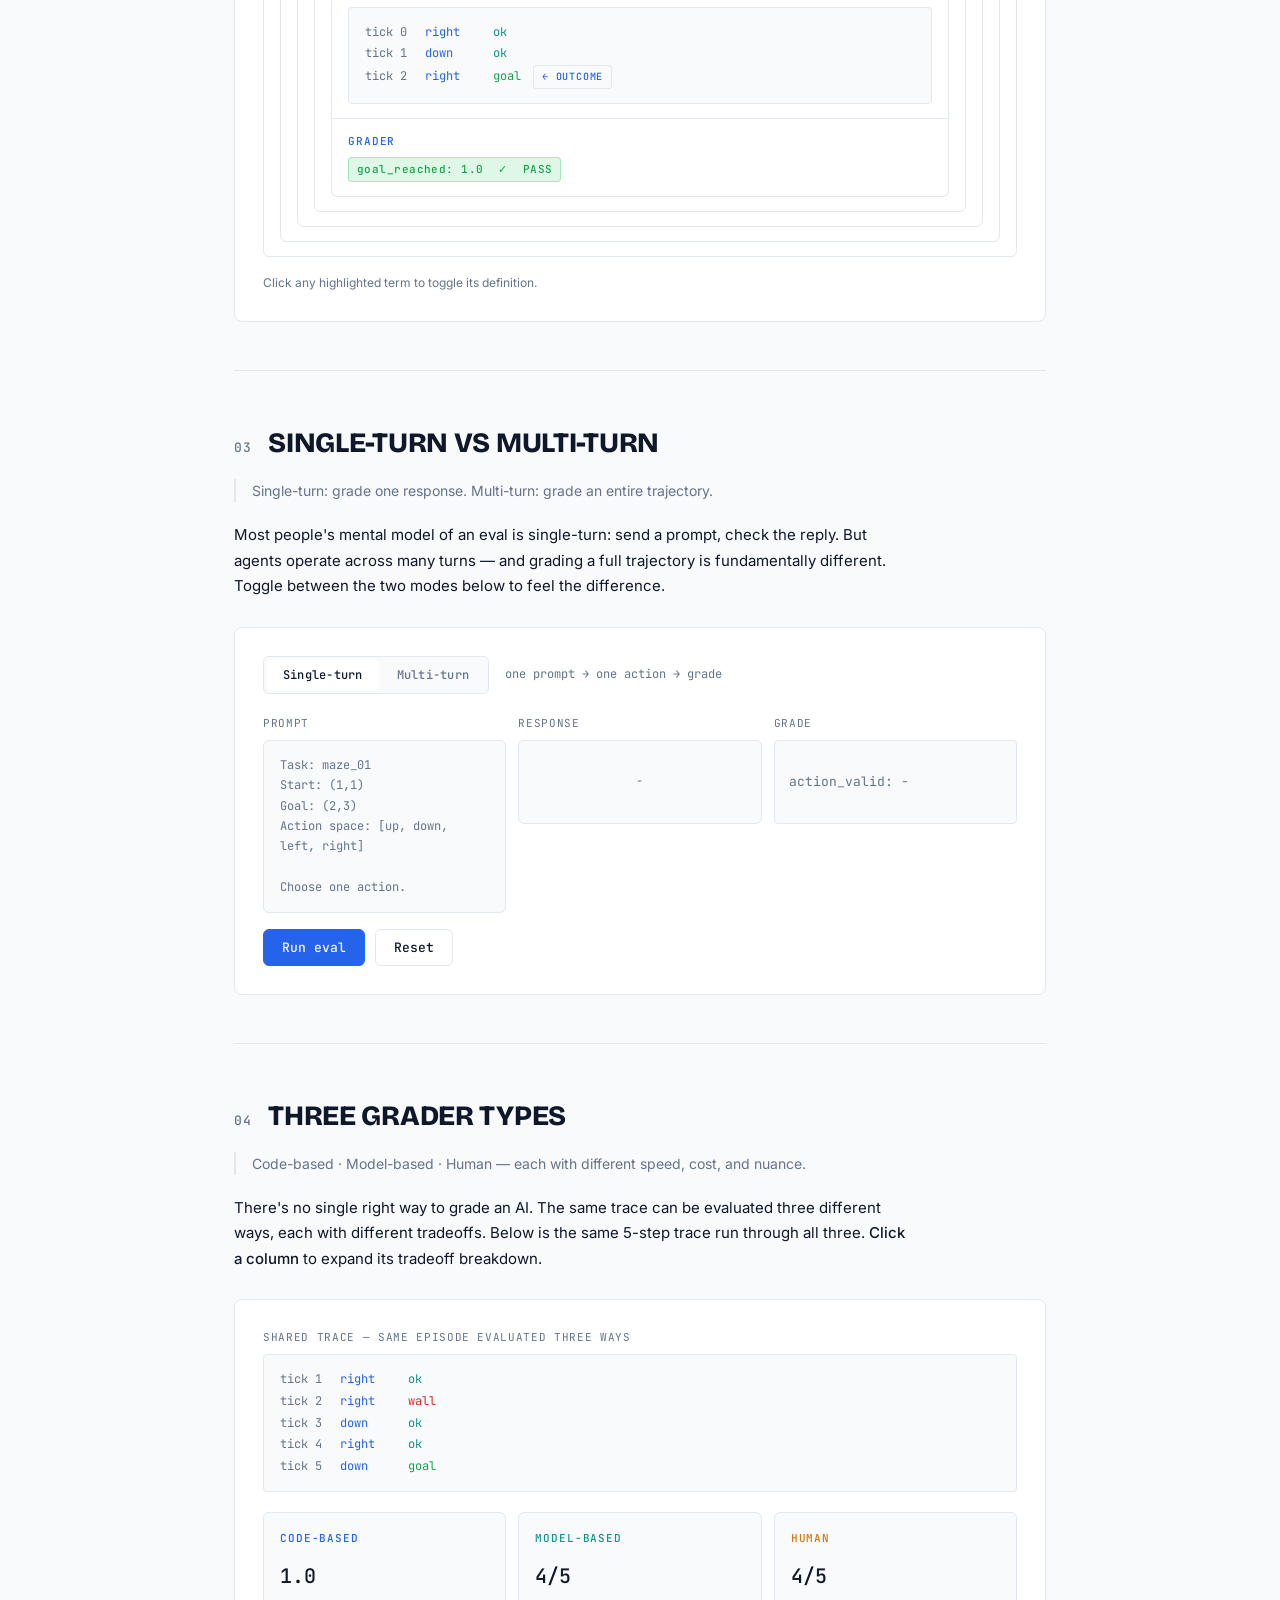
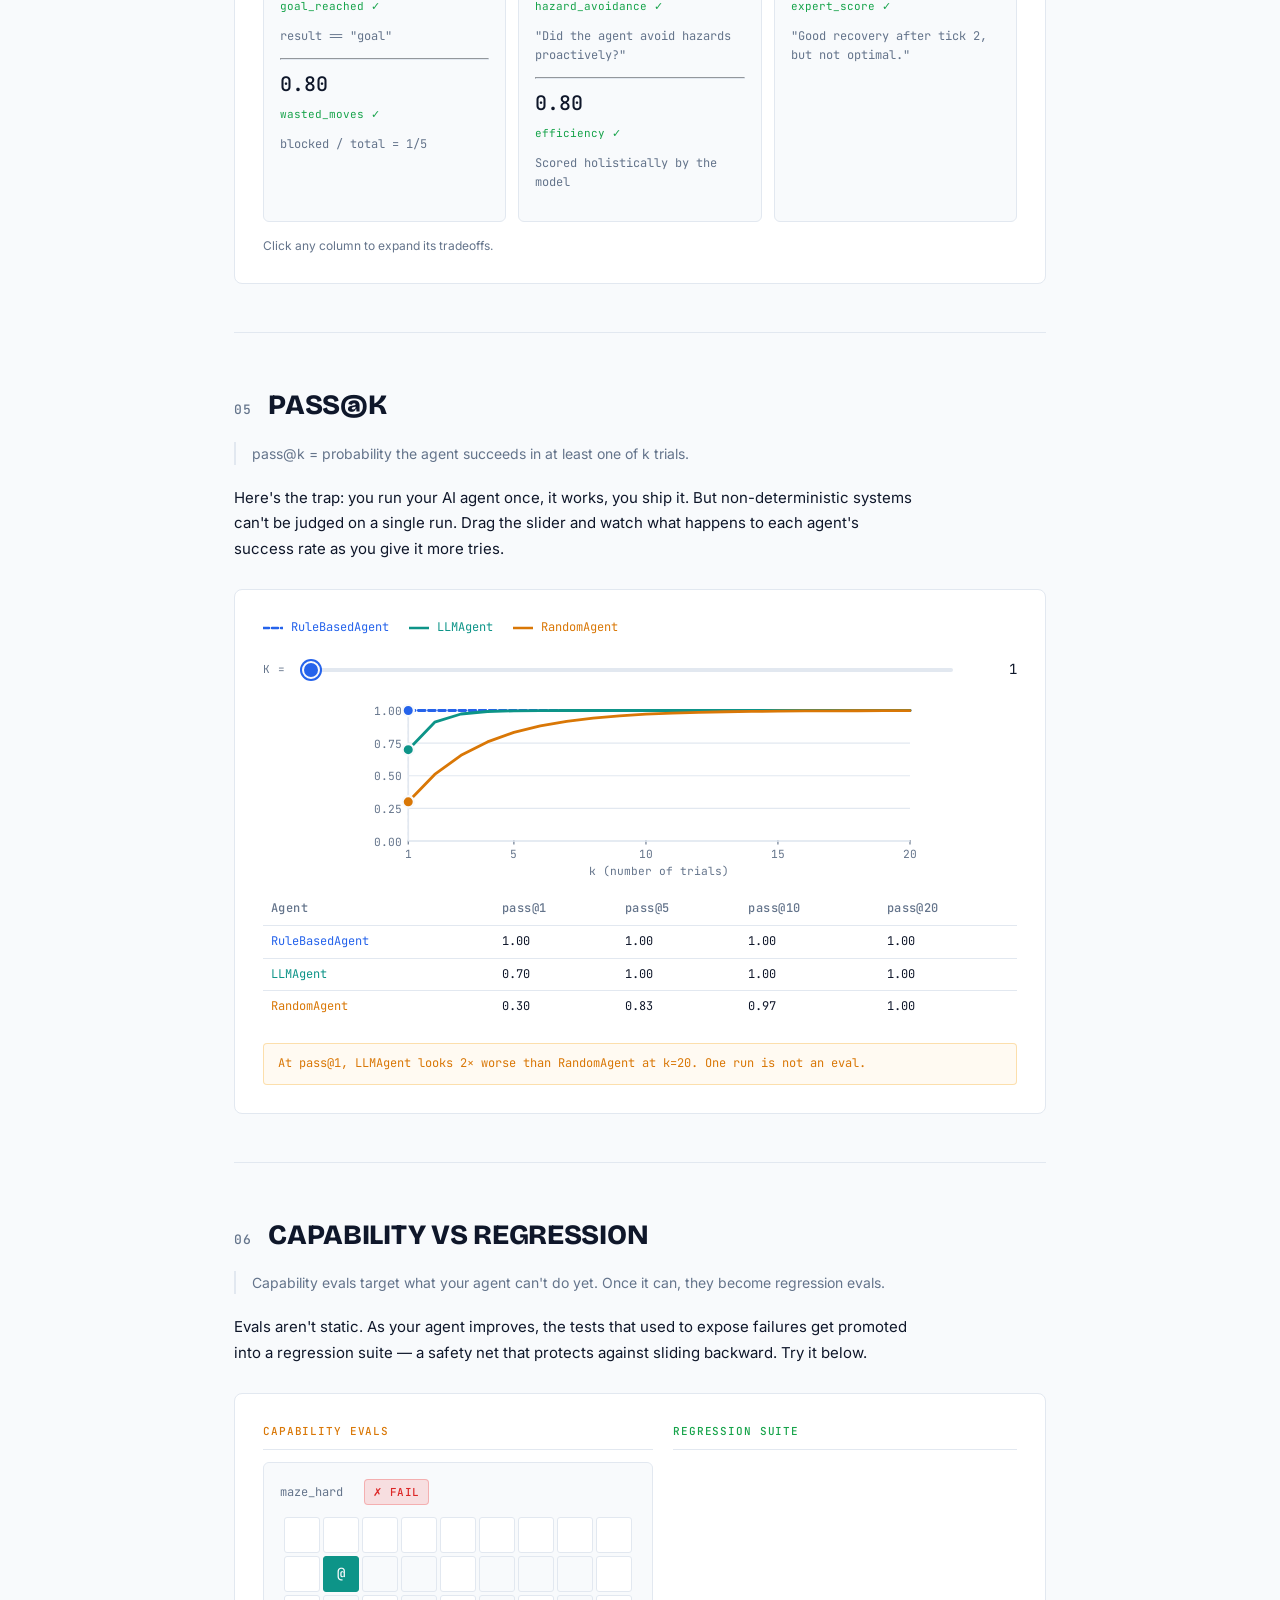
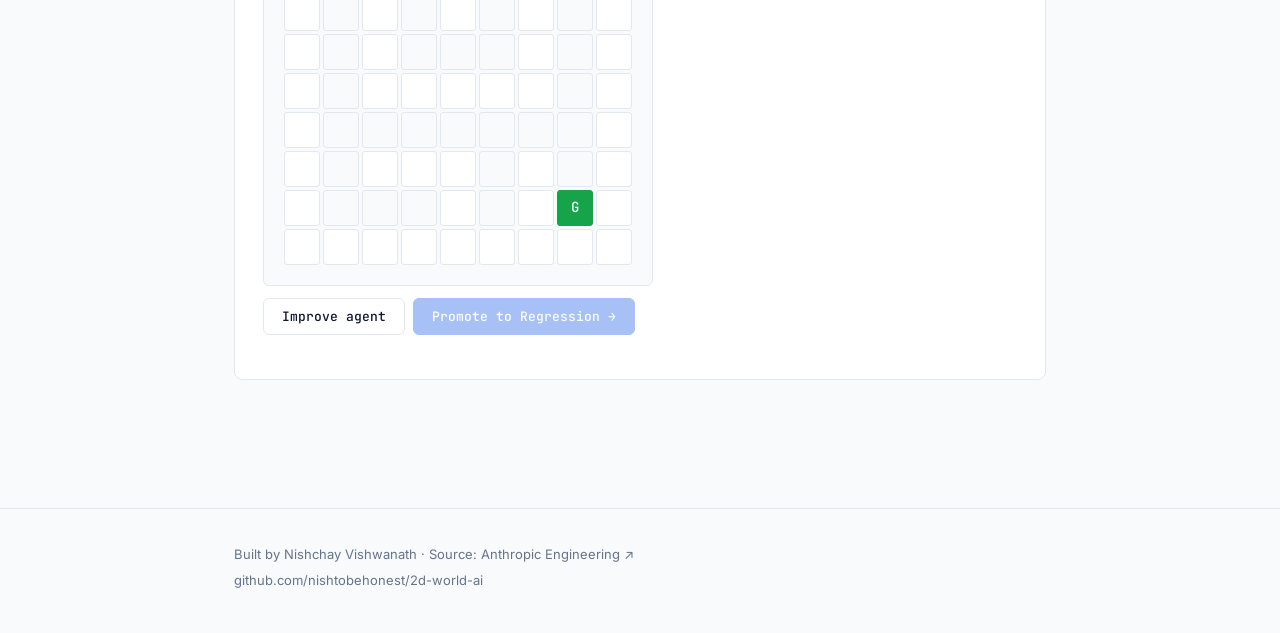
==== commit c61eb7c2: "Default to light theme across all pages Co-Authored-By: Claude Sonnet 4.6 <noreply@anthropic.com>" ====
--- a/chapters/01-evals/index.html
+++ b/chapters/01-evals/index.html
@@ -211,7 +211,7 @@
         document.documentElement.dataset.theme = light ? 'light' : '';
         btn.textContent = light ? 'Dark' : 'Light';
       };
-      apply(localStorage.getItem('nish-theme') === 'light');
+      apply(localStorage.getItem('nish-theme') !== 'dark');
       btn.addEventListener('click', function () {
         const goLight = document.documentElement.dataset.theme !== 'light';
         apply(goLight);
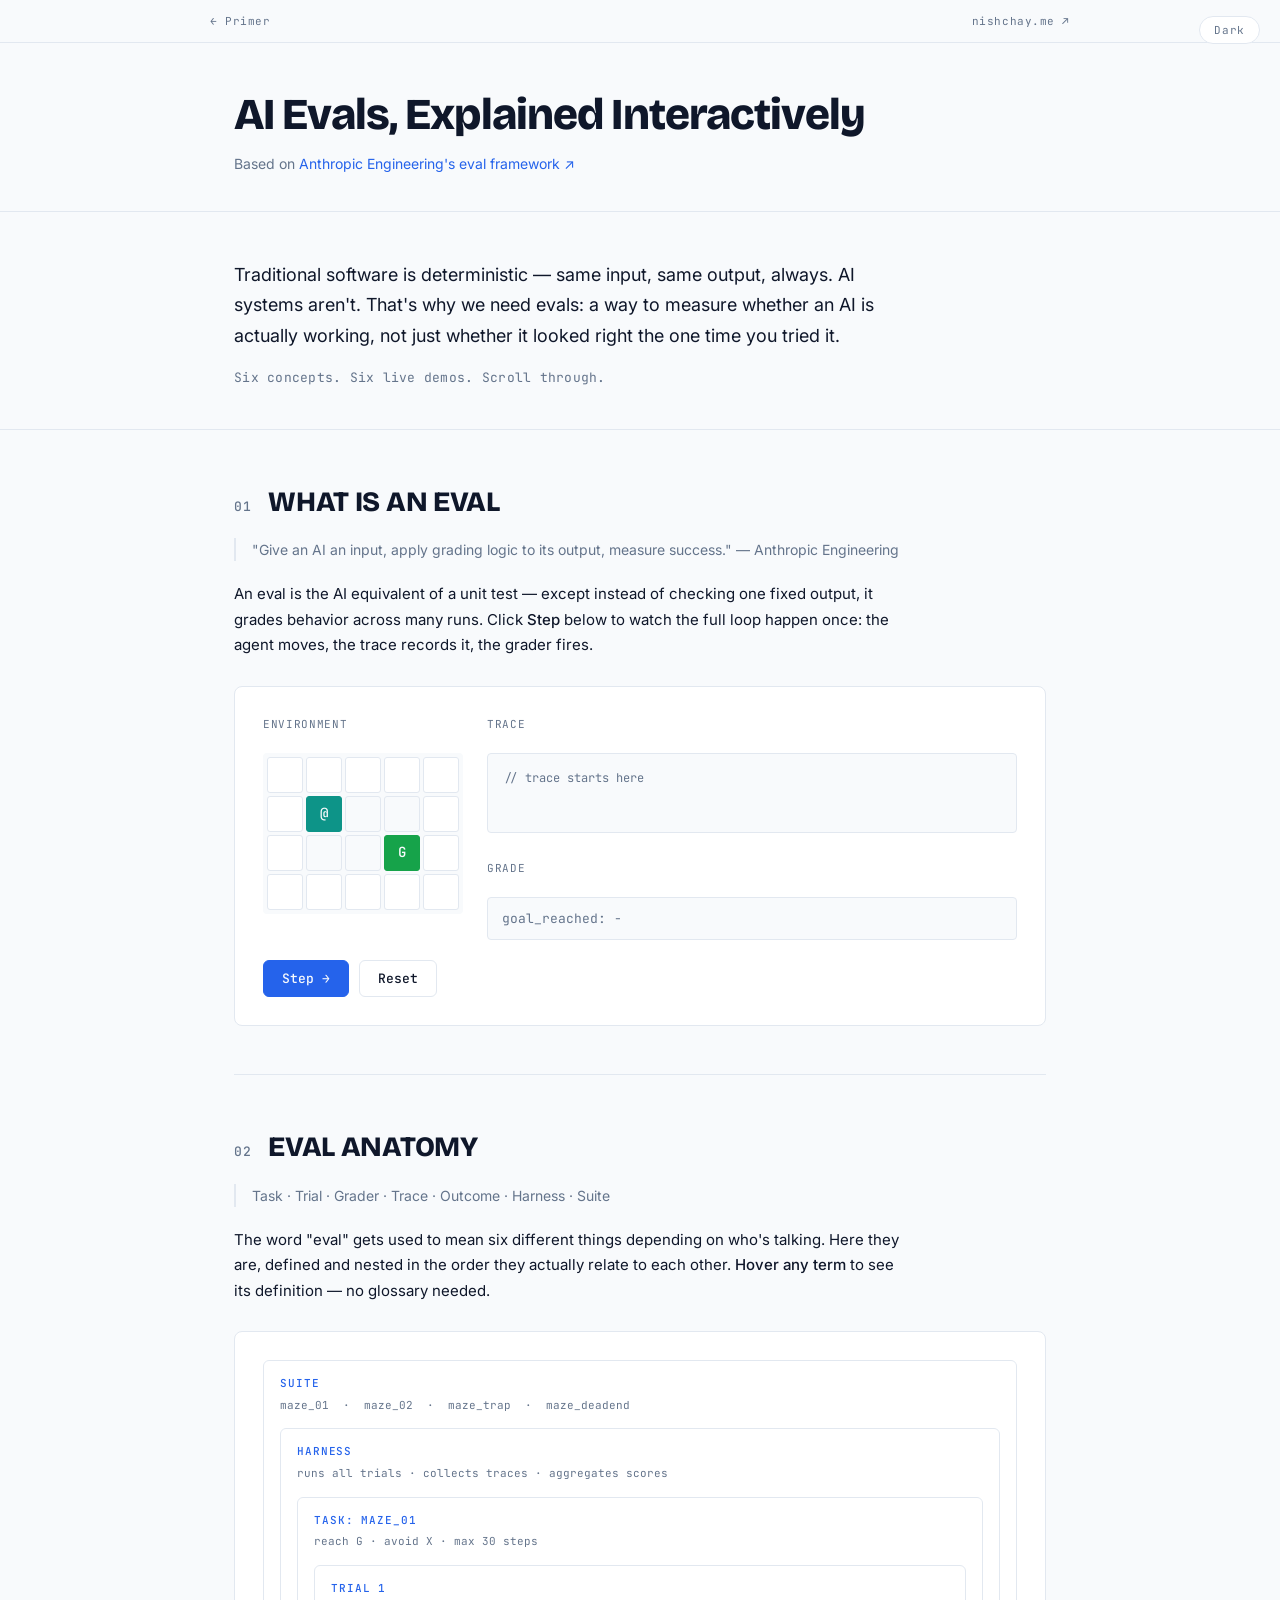
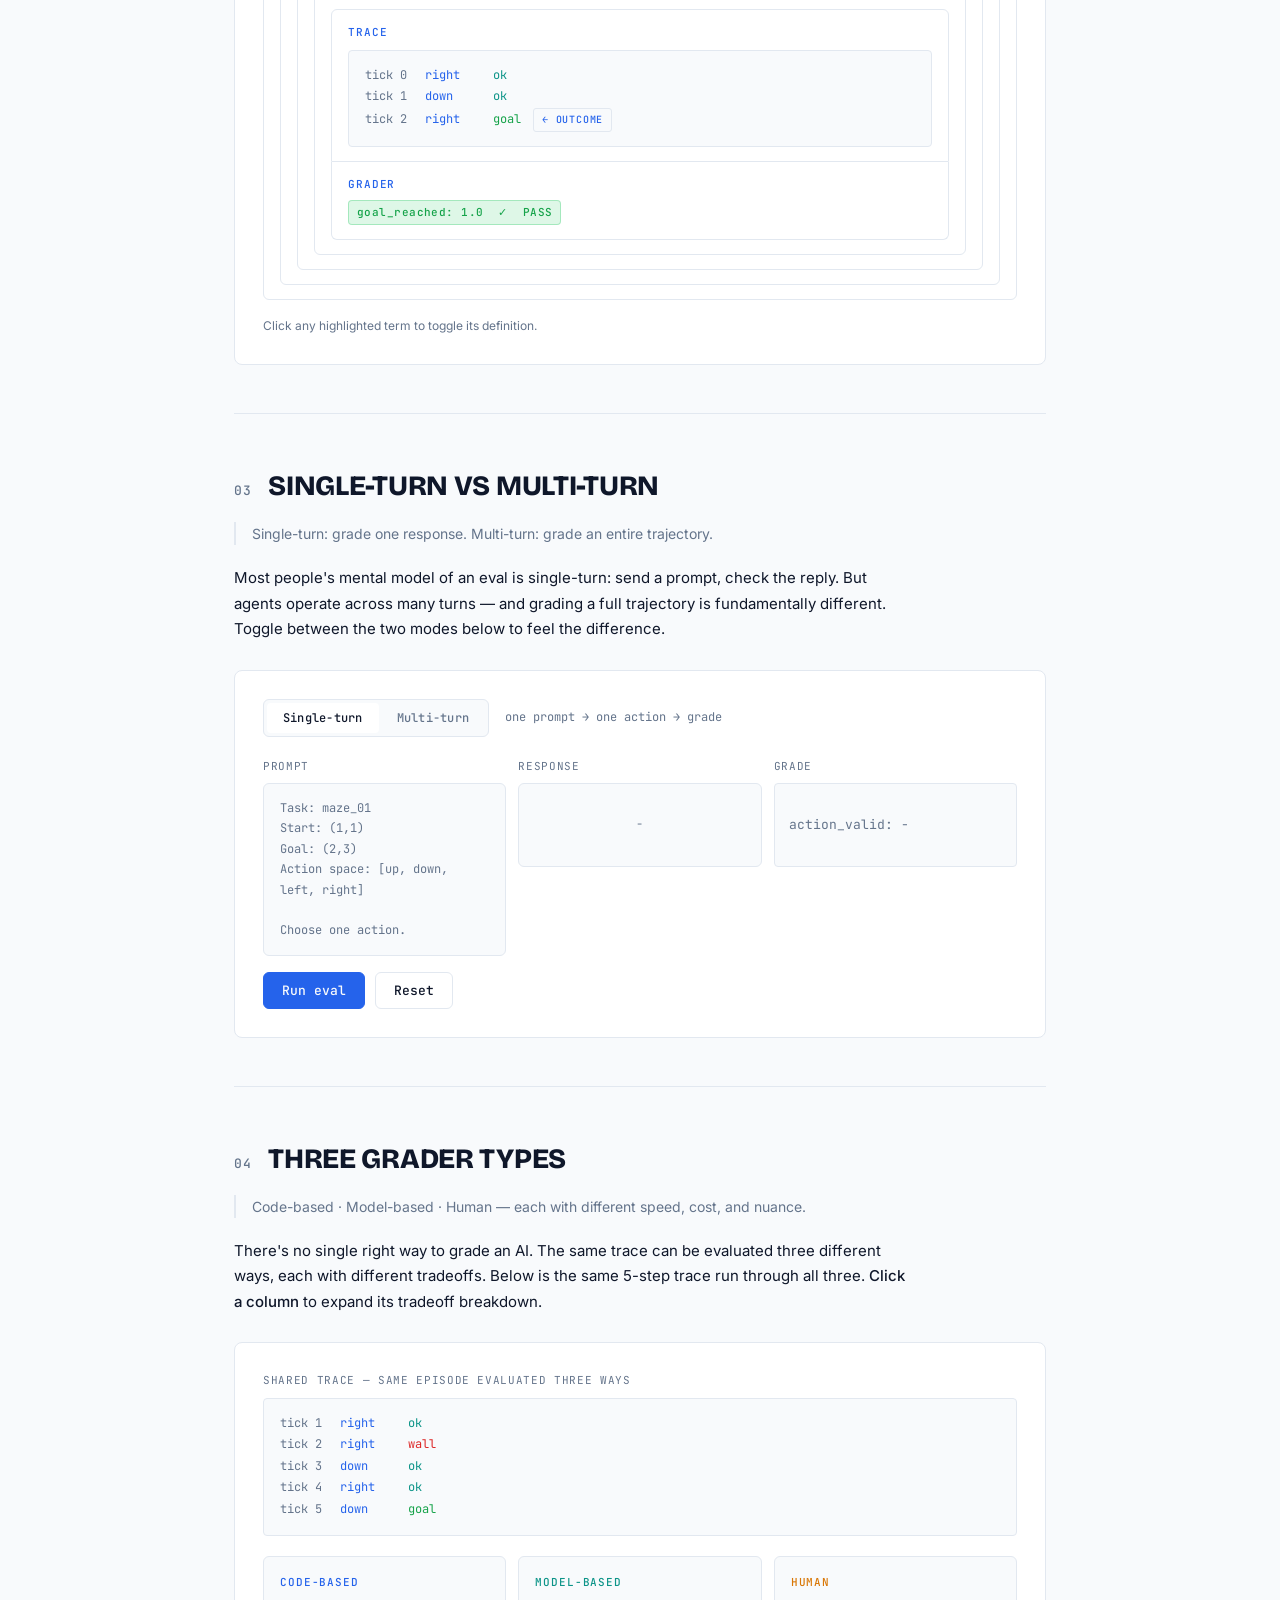
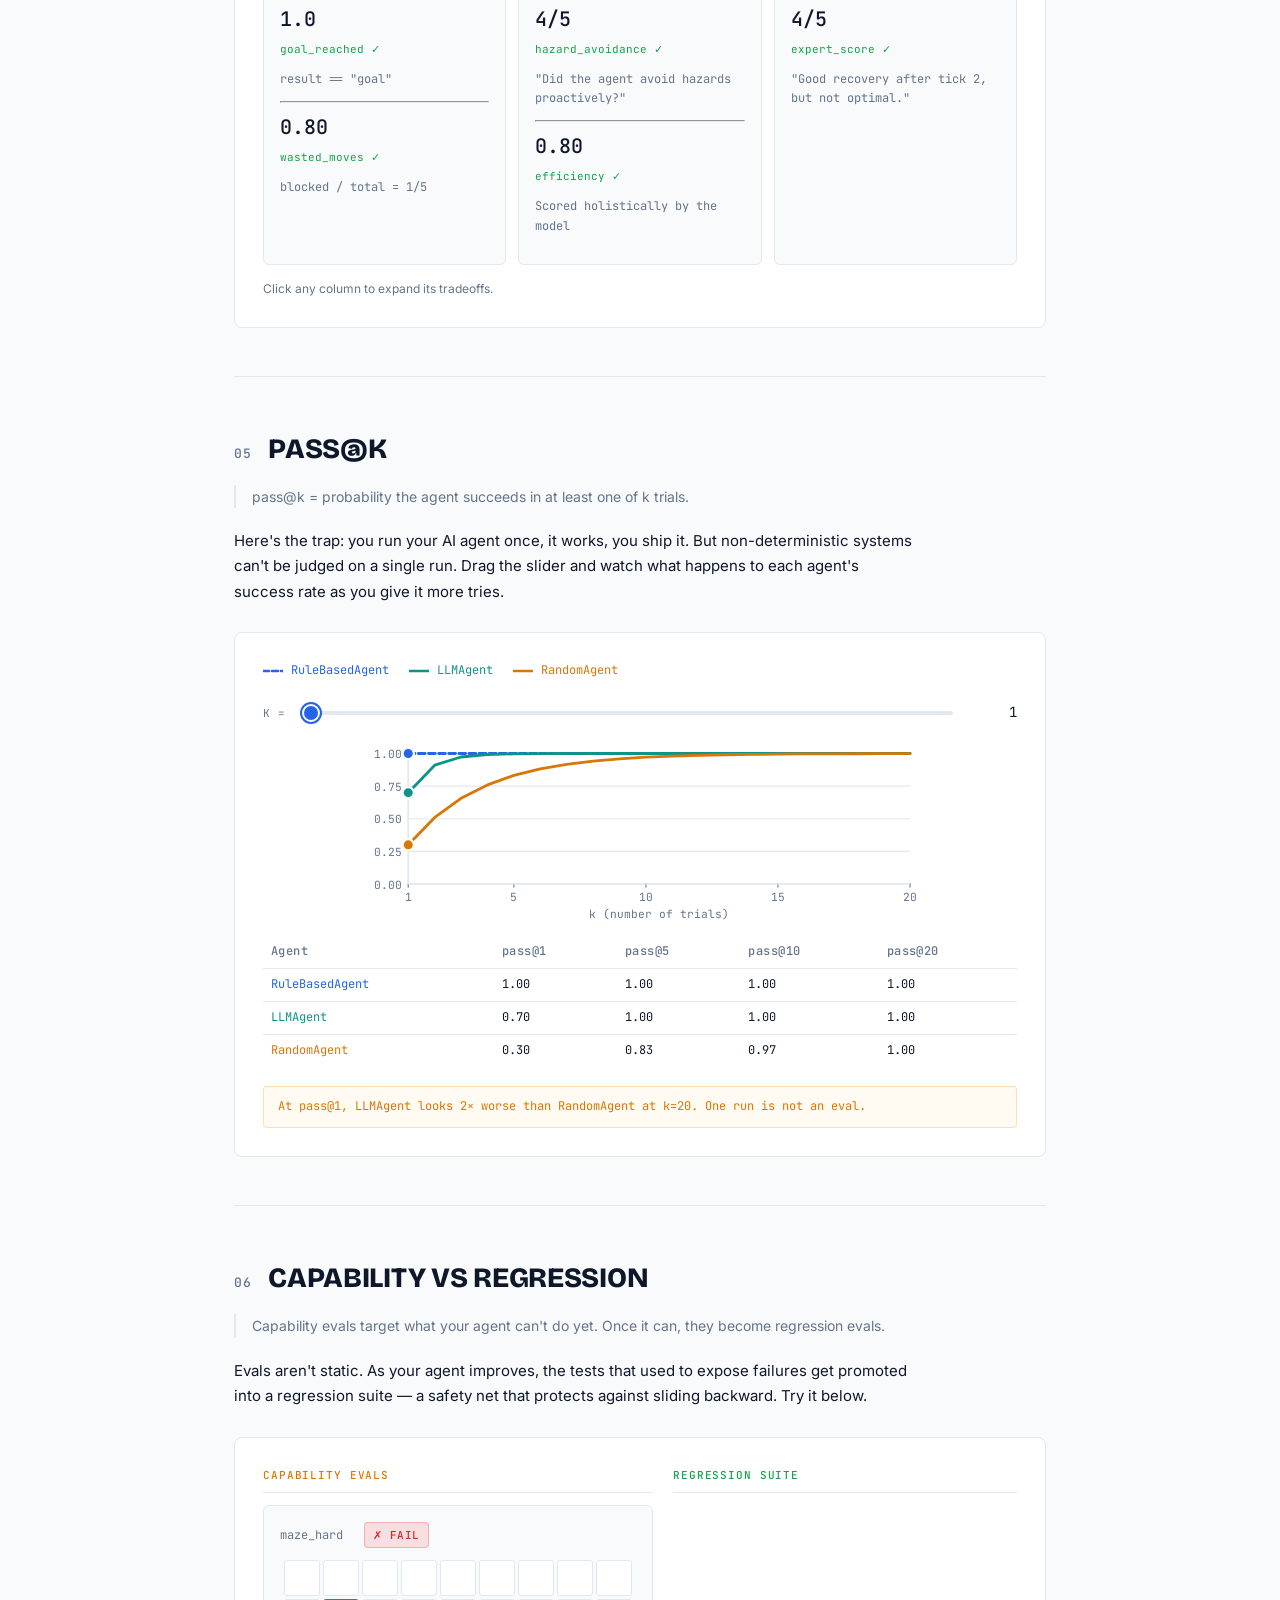
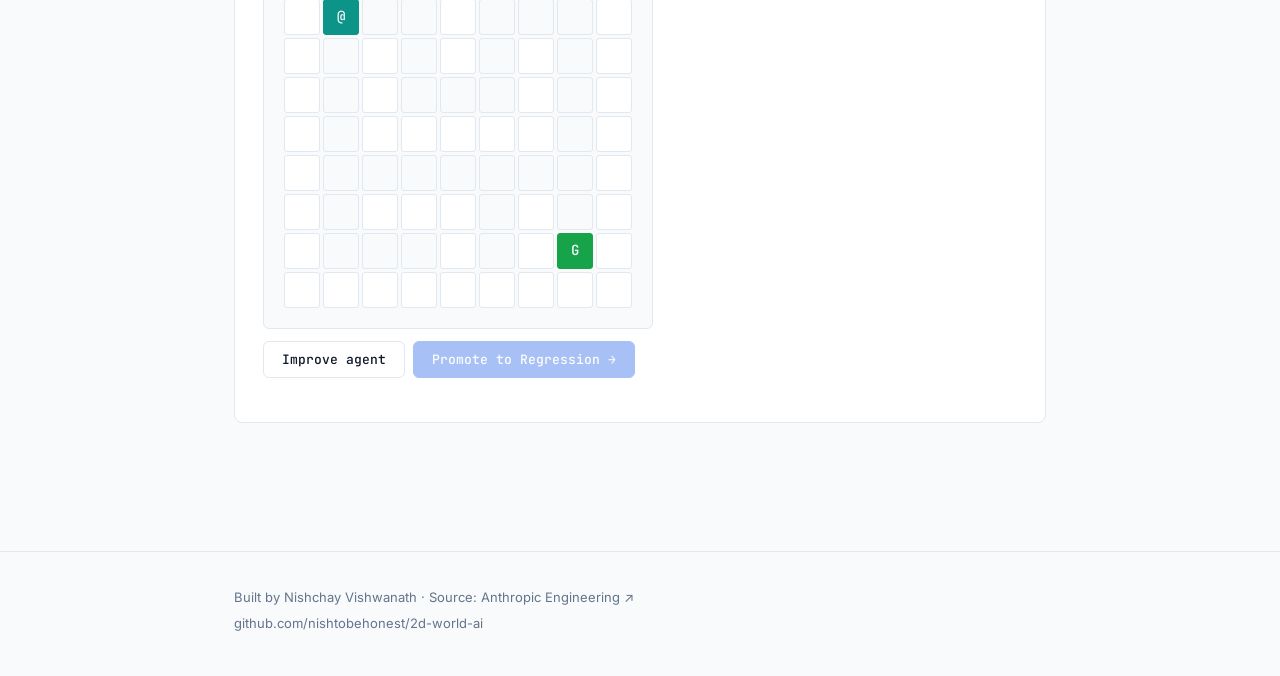
==== commit 9b508c74: "Update Ch01/Ch02 styling and content; add dev notes Co-Authored-By: Claude Sonnet 4.6 <noreply@anthr" ====
--- a/chapters/01-evals/index.html
+++ b/chapters/01-evals/index.html
@@ -15,6 +15,13 @@
 <body>
 
   <button class="theme-toggle" id="theme-toggle">Light</button>
+
+  <nav class="top-nav">
+    <div class="container top-nav-inner">
+      <a href="../../">← Primer</a>
+      <a href="https://nishchay.me" target="_blank" rel="noopener">nishchay.me ↗</a>
+    </div>
+  </nav>
 
   <!-- ═══════════════════════════════════════════════
        HEADER
--- a/chapters/01-evals/style.css
+++ b/chapters/01-evals/style.css
@@ -83,6 +83,22 @@
 }
 
 /* ═══════════════════════════════════════════════════════════
+   Top nav
+═══════════════════════════════════════════════════════════ */
+.top-nav { border-bottom: 1px solid var(--border); }
+.top-nav-inner {
+  display: flex;
+  align-items: center;
+  justify-content: space-between;
+  padding: 12px 0;
+  font-family: var(--font-mono);
+  font-size: 11px;
+  letter-spacing: 0.05em;
+}
+.top-nav a { color: var(--muted); text-decoration: none; transition: color 0.15s ease; }
+.top-nav a:hover { color: var(--text); }
+
+/* ═══════════════════════════════════════════════════════════
    Header
 ═══════════════════════════════════════════════════════════ */
 .site-header {
